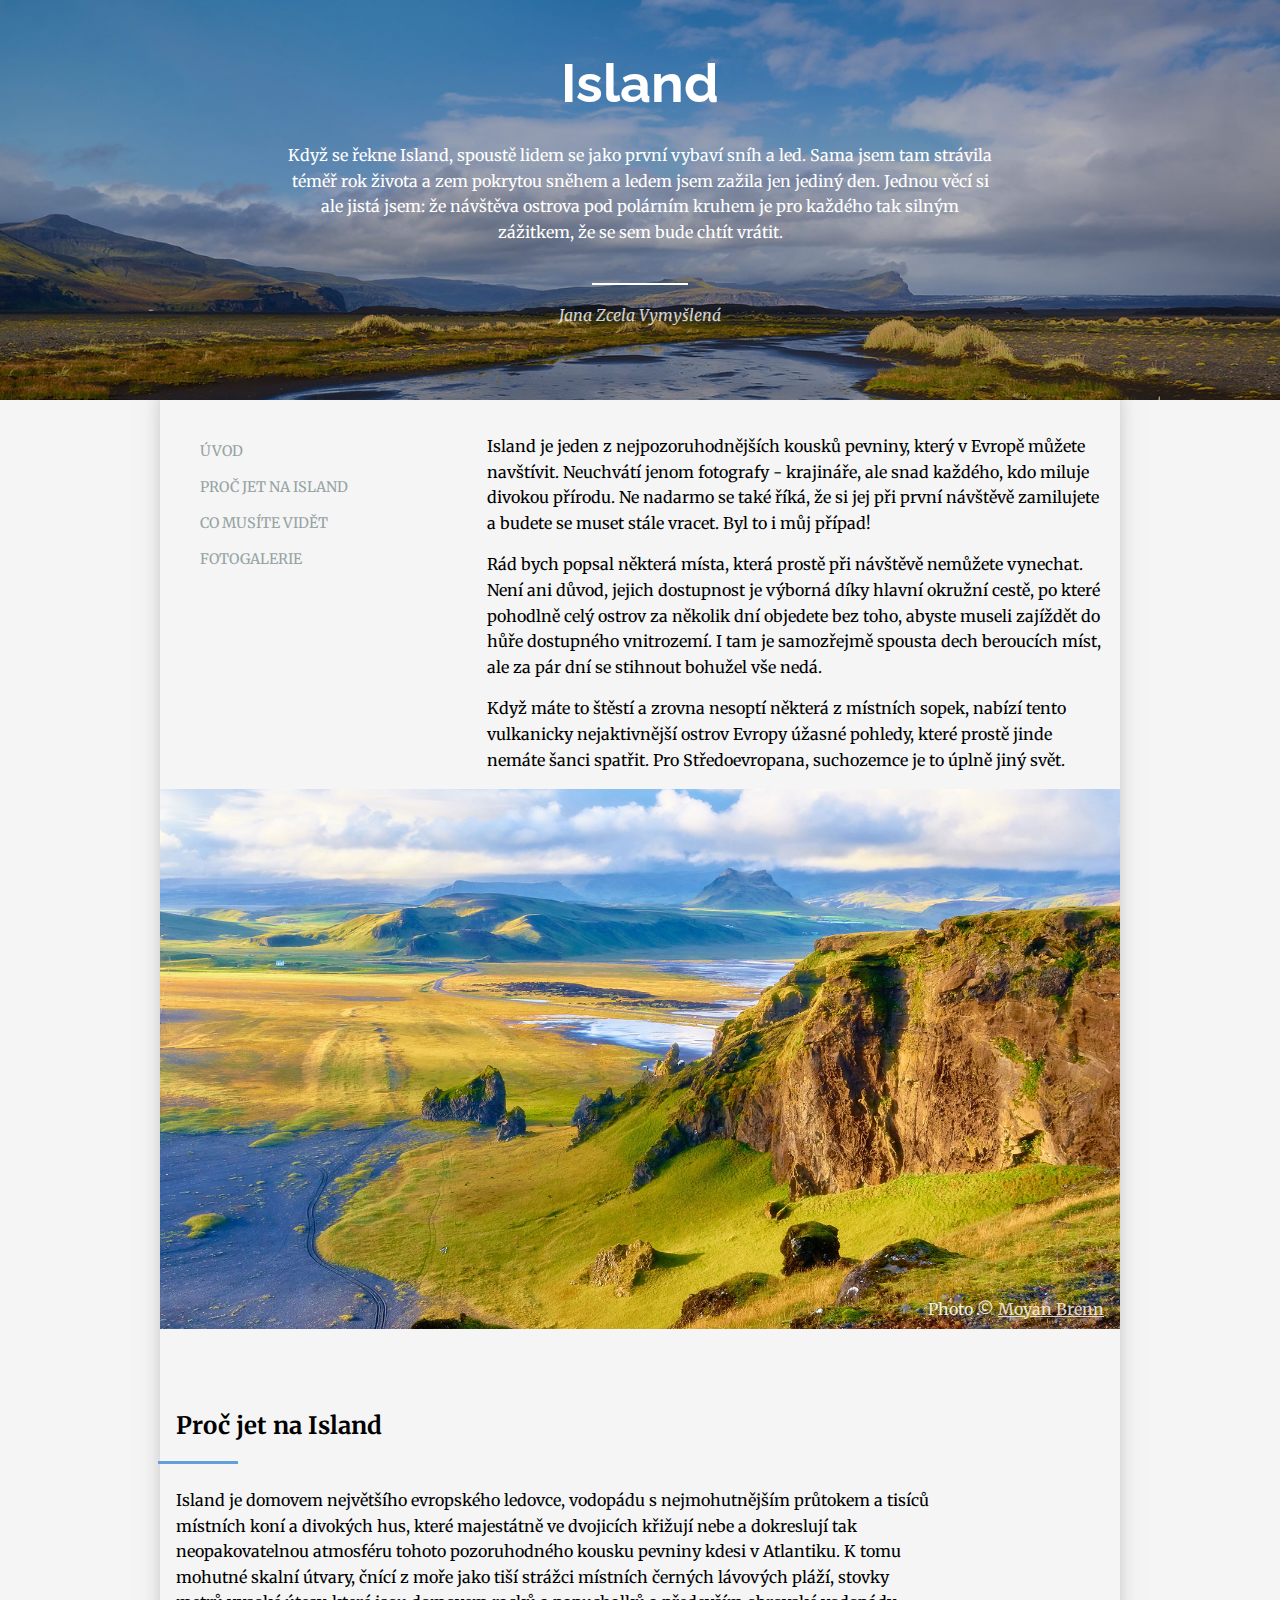
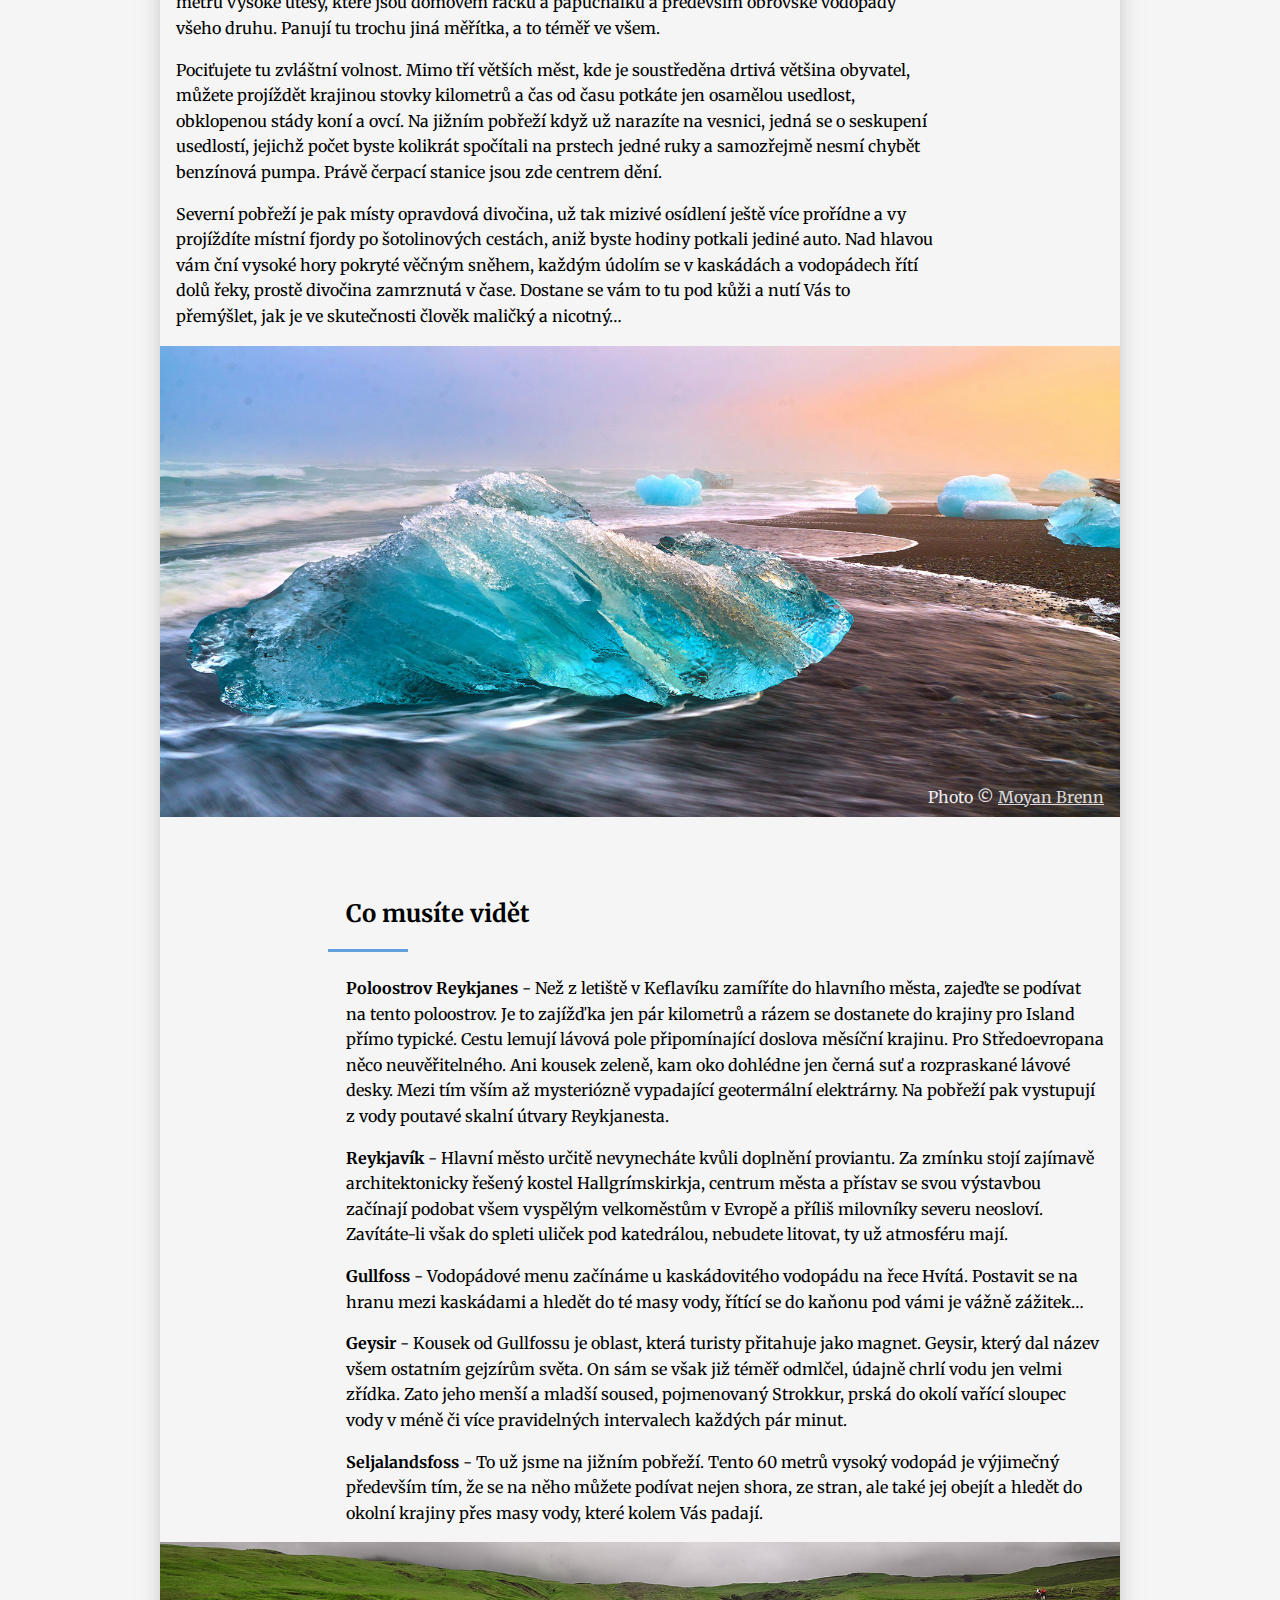
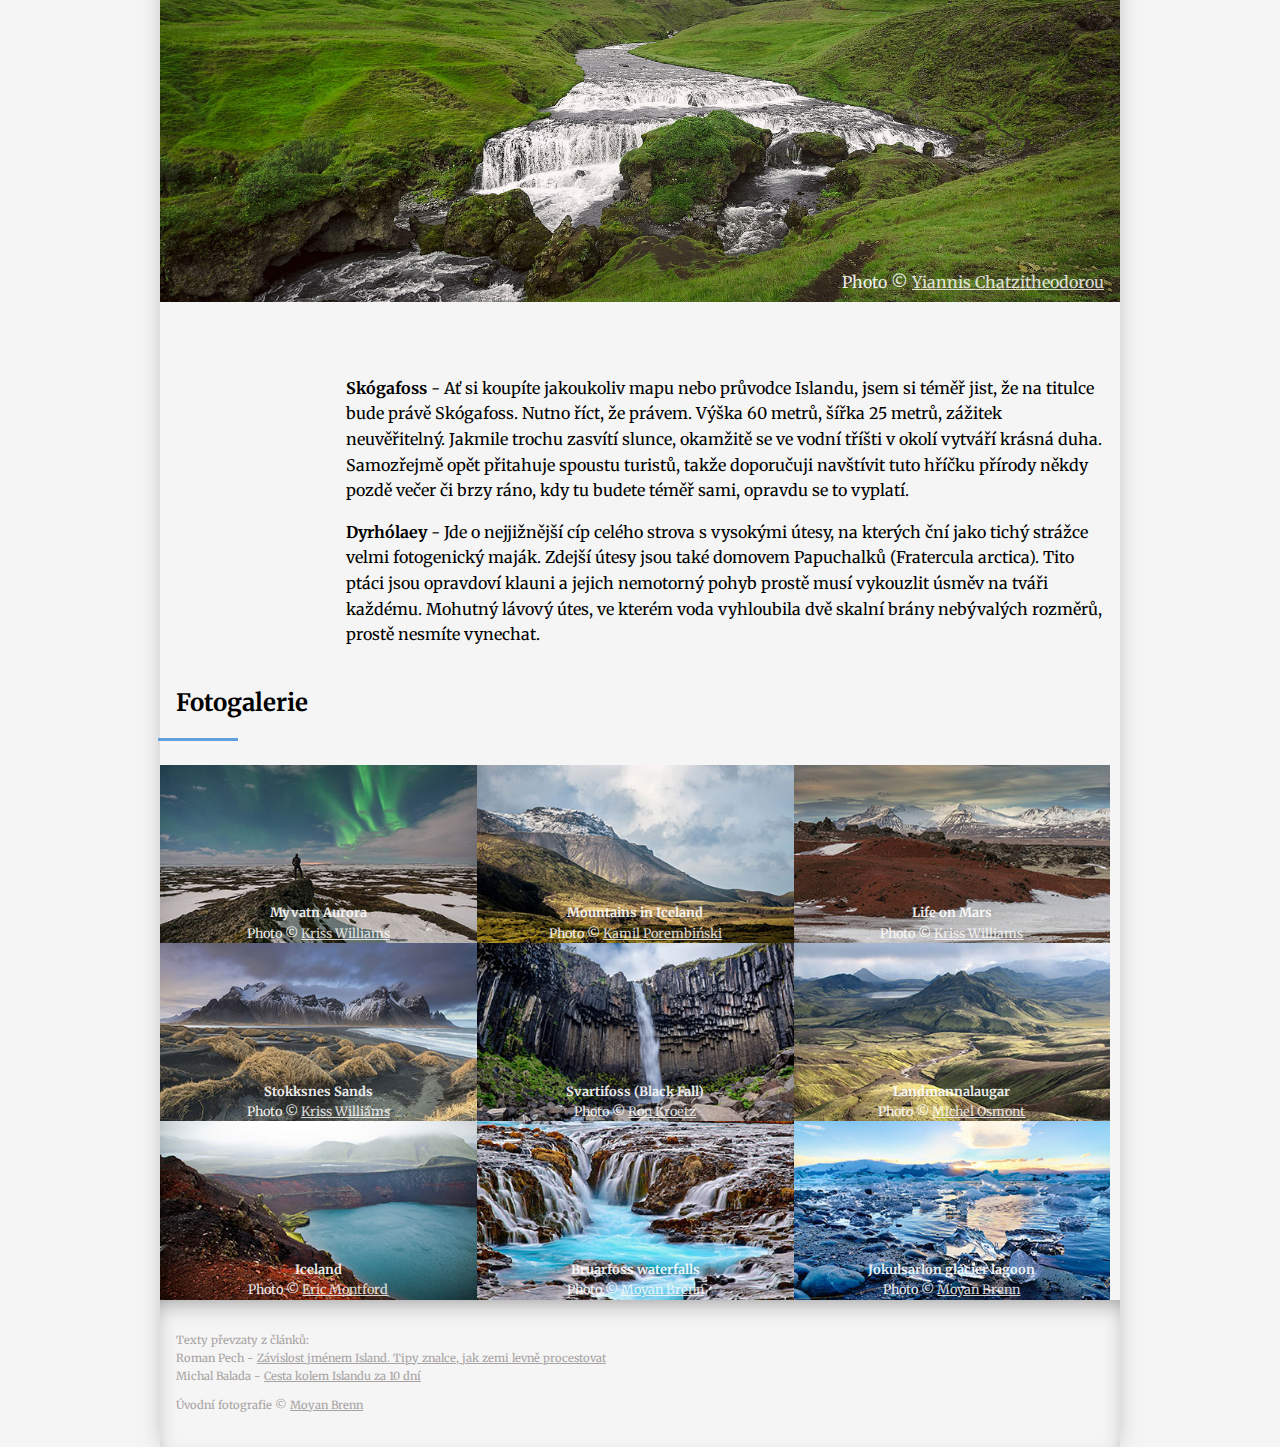
==== úkol k odevzdání/index.html @ 6319be0e "HOTOVO" ====
<!DOCTYPE html>
<html lang="cs">

<head>
    <meta charset="utf-8">
    <meta name="viewport" content="width=device-width, initial-scale=1">
    <title>Cestování po Islandu</title>
    <link href="https://fonts.googleapis.com/css?family=Merriweather:400,400i|Raleway:400,700" rel="stylesheet">
    <link rel="stylesheet" href="style.css">
</head>

<body>


    <!-- hlavička -->

    <header>
        <h1 class="titulek">Island</h1>

        <p class="perex">Když se řekne Island, spoustě lidem se jako první vybaví sníh a led. Sama jsem tam strávila téměř rok života a zem pokrytou sněhem a ledem jsem zažila jen jediný den. Jednou věcí si ale jistá jsem: že návštěva ostrova pod polárním kruhem je pro každého tak silným zážitkem, že se sem bude chtít vrátit.</p>

        <span class="cara"></span>

        <p class="autor">Jana Zcela Vymyšlená</p>

    </header>




    <main>
        <div class="sekce-zacatek">
            <!-- menu -->

            <ul class="menu">
                <li><a class="polozka-menu" href="#">Úvod</a></li>
                <li><a class="polozka-menu" href="#">Proč jet na Island</a></li>
                <li><a class="polozka-menu" href="#">Co musíte vidět</a></li>
                <li><a class="polozka-menu" href="#">Fotogalerie</a></li>
            </ul>



            <!-- sekce Úvod -->

            <div class="uvod">
                <p>Island je jeden z nejpozoruhodnějších kousků pevniny, který v Evropě můžete navštívit. Neuchvátí jenom fotografy - krajináře, ale snad každého, kdo miluje divokou přírodu. Ne nadarmo se také říká, že si jej při první návštěvě zamilujete a budete se muset stále vracet. Byl to i můj případ!</p>

                <p>Rád bych popsal některá místa, která prostě při návštěvě nemůžete vynechat. Není ani důvod, jejich dostupnost je výborná díky hlavní okružní cestě, po které pohodlně celý ostrov za několik dní objedete bez toho, abyste museli zajíždět do hůře dostupného vnitrozemí. I tam je samozřejmě spousta dech beroucích míst, ale za pár dní se stihnout bohužel vše nedá.</p>

                <p>Když máte to štěstí a zrovna nesoptí některá z místních sopek, nabízí tento vulkanicky nejaktivnější ostrov Evropy úžasné pohledy, které prostě jinde nemáte šanci spatřit. Pro Středoevropana, suchozemce je to úplně jiný svět.</p>
            </div>
        </div>
        <div class="fotovtextu">
            <img src="../../images/island1.jpg" alt="Island" width="100%">
            <p class="popisek-viditelny">
                Photo &copy; <a href="https://flic.kr/p/yFnyAT">Moyan Brenn</a>
            </p>
        </div>



        <!-- sekce Proč -->

        <div class="proc">
            <h2>Proč jet na Island</h2>

            <p>Island je domovem největšího evropského ledovce, vodopádu s nejmohutnějším průtokem a tisíců místních koní a divokých hus, které majestátně ve dvojicích křižují nebe a dokreslují tak neopakovatelnou atmosféru tohoto pozoruhodného kousku pevniny kdesi v Atlantiku. K tomu mohutné skalní útvary, čnící z moře jako tiší strážci místních černých lávových pláží, stovky metrů vysoké útesy, které jsou domovem racků a papuchalků a především obrovské vodopády všeho druhu. Panují tu trochu jiná měřítka, a to téměř ve všem.</p>

            <p>Pociťujete tu zvláštní volnost. Mimo tří větších měst, kde je soustředěna drtivá většina obyvatel, můžete projíždět krajinou stovky kilometrů a čas od času potkáte jen osamělou usedlost, obklopenou stády koní a ovcí. Na jižním pobřeží když už narazíte na vesnici, jedná se o seskupení usedlostí, jejichž počet byste kolikrát spočítali na prstech jedné ruky a samozřejmě nesmí chybět benzínová pumpa. Právě čerpací stanice jsou zde centrem dění.</p>

            <p>Severní pobřeží je pak místy opravdová divočina, už tak mizivé osídlení ještě více prořídne a vy projíždíte místní fjordy po šotolinových cestách, aniž byste hodiny potkali jediné auto. Nad hlavou vám ční vysoké hory pokryté věčným sněhem, každým údolím se v kaskádách a vodopádech řítí dolů řeky, prostě divočina zamrznutá v čase. Dostane se vám to tu pod kůži a nutí Vás to přemýšlet, jak je ve skutečnosti člověk maličký a nicotný&hellip;</p>
        </div>

        <div class="fotovtextu">
            <img src="../../images/island2.jpg" alt="Island" width="100%">
            <p class="popisek-viditelny">
                Photo &copy; <a href="https://flic.kr/p/yiAg2h">Moyan Brenn</a>
            </p>
        </div>



        <!-- sekce Co musíte vidět -->

        <div class="co-videt">
            <h2>Co musíte vidět</h2>

            <p><strong>Poloostrov Reykjanes</strong> - Než z letiště v Keflavíku zamíříte do hlavního města, zajeďte se podívat na tento poloostrov. Je to zajížďka jen pár kilometrů a rázem se dostanete do krajiny pro Island přímo typické. Cestu lemují lávová pole připomínající doslova měsíční krajinu. Pro Středoevropana něco neuvěřitelného. Ani kousek zeleně, kam oko dohlédne jen černá suť a rozpraskané lávové desky. Mezi tím vším až mysteriózně vypadající geotermální elektrárny. Na pobřeží pak vystupují z vody poutavé skalní útvary Reykjanesta.</p>

            <p><strong>Reykjavík</strong> - Hlavní město určitě nevynecháte kvůli doplnění proviantu. Za zmínku stojí zajímavě architektonicky řešený kostel Hallgrímskirkja, centrum města a přístav se svou výstavbou začínají podobat všem vyspělým velkoměstům v Evropě a příliš milovníky severu neosloví. Zavítáte-li však do spleti uliček pod katedrálou, nebudete litovat, ty už atmosféru mají.</p>

            <p><strong>Gullfoss</strong> - Vodopádové menu začínáme u kaskádovitého vodopádu na řece Hvítá. Postavit se na hranu mezi kaskádami a hledět do té masy vody, řítící se do kaňonu pod vámi je vážně zážitek&hellip;</p>

            <p><strong>Geysir</strong> - Kousek od Gullfossu je oblast, která turisty přitahuje jako magnet. Geysir, který dal název všem ostatním gejzírům světa. On sám se však již téměř odmlčel, údajně chrlí vodu jen velmi zřídka. Zato jeho menší a mladší soused, pojmenovaný Strokkur, prská do okolí vařící sloupec vody v méně či více pravidelných intervalech každých pár minut.</p>

            <p><strong>Seljalandsfoss</strong> - To už jsme na jižním pobřeží. Tento 60 metrů vysoký vodopád je výjimečný především tím, že se na něho můžete podívat nejen shora, ze stran, ale také jej obejít a hledět do okolní krajiny přes masy vody, které kolem Vás padají.</p>
        </div>

        <div class="fotovtextu">
            <img src="../../images/island3.jpg" alt="Island" width="100%">
            <p class="popisek-viditelny">
                Photo &copy; <a href="https://flic.kr/p/LfcKHP">Yiannis Chatzitheodorou</a>
            </p>
        </div>



        <!-- změna strany, aby to celé bylo hezčí :) -->

        <div class="zbytek">
            <p><strong>Skógafoss</strong> - Ať si koupíte jakoukoliv mapu nebo průvodce Islandu, jsem si téměř jist, že na titulce bude právě Skógafoss. Nutno říct, že právem. Výška 60 metrů, šířka 25 metrů, zážitek neuvěřitelný. Jakmile trochu zasvítí slunce, okamžitě se ve vodní tříšti v okolí vytváří krásná duha. Samozřejmě opět přitahuje spoustu turistů, takže doporučuji navštívit tuto hříčku přírody někdy pozdě večer či brzy ráno, kdy tu budete téměř sami, opravdu se to vyplatí.</p>

            <p><strong>Dyrhólaey</strong> - Jde o nejjižnější cíp celého strova s vysokými útesy, na kterých ční jako tichý strážce velmi fotogenický maják. Zdejší útesy jsou také domovem Papuchalků (Fratercula arctica). Tito ptáci jsou opravdoví klauni a jejich nemotorný pohyb prostě musí vykouzlit úsměv na tváři každému. Mohutný lávový útes, ve kterém voda vyhloubila dvě skalní brány nebývalých rozměrů, prostě nesmíte vynechat.</p>
        </div>

        <!-- sekce Fotogalerie -->

        <h2>Fotogalerie</h2>

        <section class="galerie">

            <figure class="foto-popis">
                <img class="fotografie" src="../../images/nahled1.jpg" alt="Myvatn Aurora" width="100%">
                <figcaption class="popisek">
                    Myvatn Aurora<br>
                    <span class="popisek-copy">Photo &copy; <a href="https://flic.kr/p/GN5utm">Kriss Williams</a></span>
                </figcaption>
            </figure>

            <figure class="foto-popis">
                <img class="fotografie" src="../../images/nahled2.jpg" alt="Mountains in Iceland" width="100%">
                <figcaption class="popisek">
                    Mountains in Iceland<br>
                    <span class="popisek-copy">Photo &copy; <a href="https://flic.kr/p/qCC5fd">Kamil Porembiński</a></span>
                </figcaption>
            </figure>

            <figure class="foto-popis">
                <img class="fotografie" src="../../images/nahled3.jpg" alt="Life on Mars" width="100%">
                <figcaption class="popisek">
                    Life on Mars<br>
                    <span class="popisek-copy">Photo &copy; <a href="https://flic.kr/p/DrxutX">Kriss Williams</a></span>
                </figcaption>
            </figure>

            <figure class="foto-popis">
                <img class="fotografie" src="../../images/nahled4.jpg" alt="Stokksnes Sands" width="100%">
                <figcaption class="popisek">
                    Stokksnes Sands<br>
                    <span class="popisek-copy">Photo &copy; <a href="https://flic.kr/p/vzopTG">Kriss Williams</a></span>
                </figcaption>
            </figure>

            <figure class="foto-popis">
                <img class="fotografie" src="../../images/nahled5.jpg" alt="Svartifoss (Black Fall)" width="100%">
                <figcaption class="popisek">
                    Svartifoss (Black Fall)<br>
                    <span class="popisek-copy">Photo &copy; <a href="https://flic.kr/p/v5Butv">Ron Kroetz</a></span>
                </figcaption>
            </figure>

            <figure class="foto-popis">
                <img class="fotografie" src="../../images/nahled6.jpg" alt="Landmannalaugar" width="100%">
                <figcaption class="popisek">
                    Landmannalaugar<br>
                    <span class="popisek-copy">Photo &copy; <a href="https://flic.kr/p/2SWHDd">Michel Osmont</a></span>
                </figcaption>
            </figure>

            <figure class="foto-popis">
                <img class="fotografie" src="../../images/nahled7.jpg" alt="Iceland" width="100%">
                <figcaption class="popisek">
                    Iceland<br>
                    <span class="popisek-copy">Photo &copy; <a href="https://flic.kr/p/aaqZLk">Eric Montford</a></span>
                </figcaption>
            </figure>

            <figure class="foto-popis">
                <img class="fotografie" src="../../images/nahled8.jpg" alt="Bruarfoss waterfalls" width="100%">
                <figcaption class="popisek">
                    Bruarfoss waterfalls<br>
                    <span class="popisek-copy">Photo &copy; <a href="https://flic.kr/p/nuUQM7">Moyan Brenn</a></span>
                </figcaption>
            </figure>

            <figure class="foto-popis">
                <img class="fotografie" src="../../images/nahled9.jpg" alt="Jokulsarlon glacier lagoon" width="100%">
                <figcaption class="popisek">
                    Jokulsarlon glacier lagoon<br>
                    <span class="popisek-copy">Photo &copy; <a href="https://flic.kr/p/getEgS">Moyan Brenn</a></span>
                </figcaption>
            </figure>

        </section><!-- konec .galerie -->



        <!-- patička -->

        <footer>
            <p>
                Texty převzaty z článků:<br>
                Roman Pech - <a href="http://cestovani.idnes.cz/island-a-roman-pech-0nh-/kolem-sveta.aspx?c=A140519_125122_kolem-sveta_tom">Závislost jménem Island. Tipy znalce, jak zemi levně procestovat</a><br>
                Michal Balada - <a href="http://www.pohora.cz/tipy-na-vylety/16352-cesta-kolem-islandu-za-10-dni/">Cesta kolem Islandu za 10 dní</a>
            </p>
            <p>
                Úvodní fotografie &copy; <a href="https://flic.kr/p/gett4S">Moyan Brenn</a>
            </p>
        </footer>
    </main>

</body>

</html>
---- úkol k odevzdání/style.css ----
/* nejsme vcerejsi, pouzivame moderni box model */
*, ::after, ::before { box-sizing: border-box; }

/*
 BARVY
 pozadi           #f5f5f5
 dekorace nadpisů #629edb
*/


body {
    margin: 0;
    padding: 0;
    background-color: #f5f5f5;
    font-family: 'Merriweather', serif;
    font-size: 16px;
    line-height: 1.6;
    min-width: 350px;
}

main {
    margin-left: 0;
}


/* HLAVICKA */

header {
    background-image: linear-gradient(rgba(0,0,0,0.3), rgba(0,0,0,0.3)), url(/images/island-hlavicka.jpg);
    background-color: rgb(70, 83, 201);
    background-size: cover;
    text-align: center;
    color: white;
    padding: 1.5rem;
    min-height: 250px;
}
.titulek {
    font-family: 'Raleway', serif;
    margin-top: 0;
    margin-bottom: 0.3rem;
    padding: 0rem 0;
    font-size: 3.4rem;
}

.autor {
    font-style: italic;
    opacity: 0.8;
}

.cara {
    border-bottom: 2px solid white;
    padding: 0 3rem;
}


/* MENU */

.polozka-menu {
    text-decoration: none;
    text-transform: uppercase;
    color: rgb(149, 163, 163);
}

.menu {
    list-style-type: none;
    display: flex;
    flex-direction: column;
    padding-left: 0;
    align-items: center;
}

ul li {
    padding: 0.4rem 0;
    font-size: 0.9rem;
    display: inline;
}


/* OBSAH */

.uvod p,
.proc p,
.co-videt p,
.zbytek p {
    padding: 0 1rem;
}

h2 {
    padding: 0 1rem;
    margin-bottom: 0rem;
    content: ;
}

h2::after {
    content: '';
    display: block;
    width: 5rem;
    border-top: 3px solid #62a0dd;
    margin: 1rem 0 1.5rem -1.1rem;
}

.popisek-viditelny {
    color: rgb(168, 163, 163);
    text-align: center;
}

/* FOTOGALERIE */

.foto-popis {
    margin: 1rem 0;
}

.popisek {
    text-align: center;
    color: rgb(168, 163, 163);
    font-weight: bold;
    font-size: 0.8rem;
}

a {
    color: rgb(168, 163, 163);
}

.popisek-copy {
    font-weight: normal;
}


/* PATICKA */
 footer {
    font-size: 0.7rem;
    color: rgb(168, 163, 163);
    padding: 1.3rem 1rem;
    box-shadow: inset 0px 10px 27px -12px rgba(0, 0, 0, .5);
 }

 @media screen and (min-width: 500px) {
    header {
        min-height: 400px;
    } 
    
     .menu {
         flex-direction: row;
         justify-content: space-around;
     }

     .menu li:hover {
        background-color: #54535e;
        color: white;
    }

    .menu li {
        align-self: stretch;
    }

    .fotovtextu {
        display: flex;
        flex-direction: column;
    }
    
    .popisek-viditelny {
        position: relative;
        bottom: 3rem;
        right: 1rem;
        color: white;
        opacity: 0.9;
        align-self: flex-end;
    }

    .popisek a,
    .popisek-viditelny a {
        color: white;
        opacity: 0.9;
    }

    .galerie {
        display: flex;
        flex-wrap: wrap;
       }

       .foto-popis {
        flex-basis: 50%;
        margin: 0;
        position: relative;
        display: flex;
        justify-content: center;
        align-items: flex-end;
        overflow: hidden;
    }

    .fotografie {
        transition: all 0.5s ease-in-out;
    }
       .popisek {
        position: absolute;
        color: white;
        opacity: 0.9;
    }

    .foto-popis:hover > img{
            transform: scale(1.2);
        }
    }

 @media screen and (min-width: 1000px) {
    header {
         padding: 2.5rem 18rem;
         position: relative;
            }
    
    main {
        display: flex;
        flex-direction: column;
        padding-top: 50px;
        box-shadow: 0px 10px 27px -12px rgba(0, 0, 0, .5);
        max-width: 960px;
        margin: auto;
        margin-top: -2rem;
        }

    .sekce-zacatek {
        display: flex;
        }
    
    .menu {
        flex-direction: column;
        width: 40%;
        justify-content: start;
        align-items: start;
        }
    
    .polozka-menu {
        padding-left: 40px;
        }
    
    .uvod {
        width: 800px;
        }

    .proc {
        padding-right: 170px;
        }

    .co-videt,
    .zbytek {
        padding-left: 170px;
    }

    .foto-popis {
        flex-basis: 33%;
        }
    }
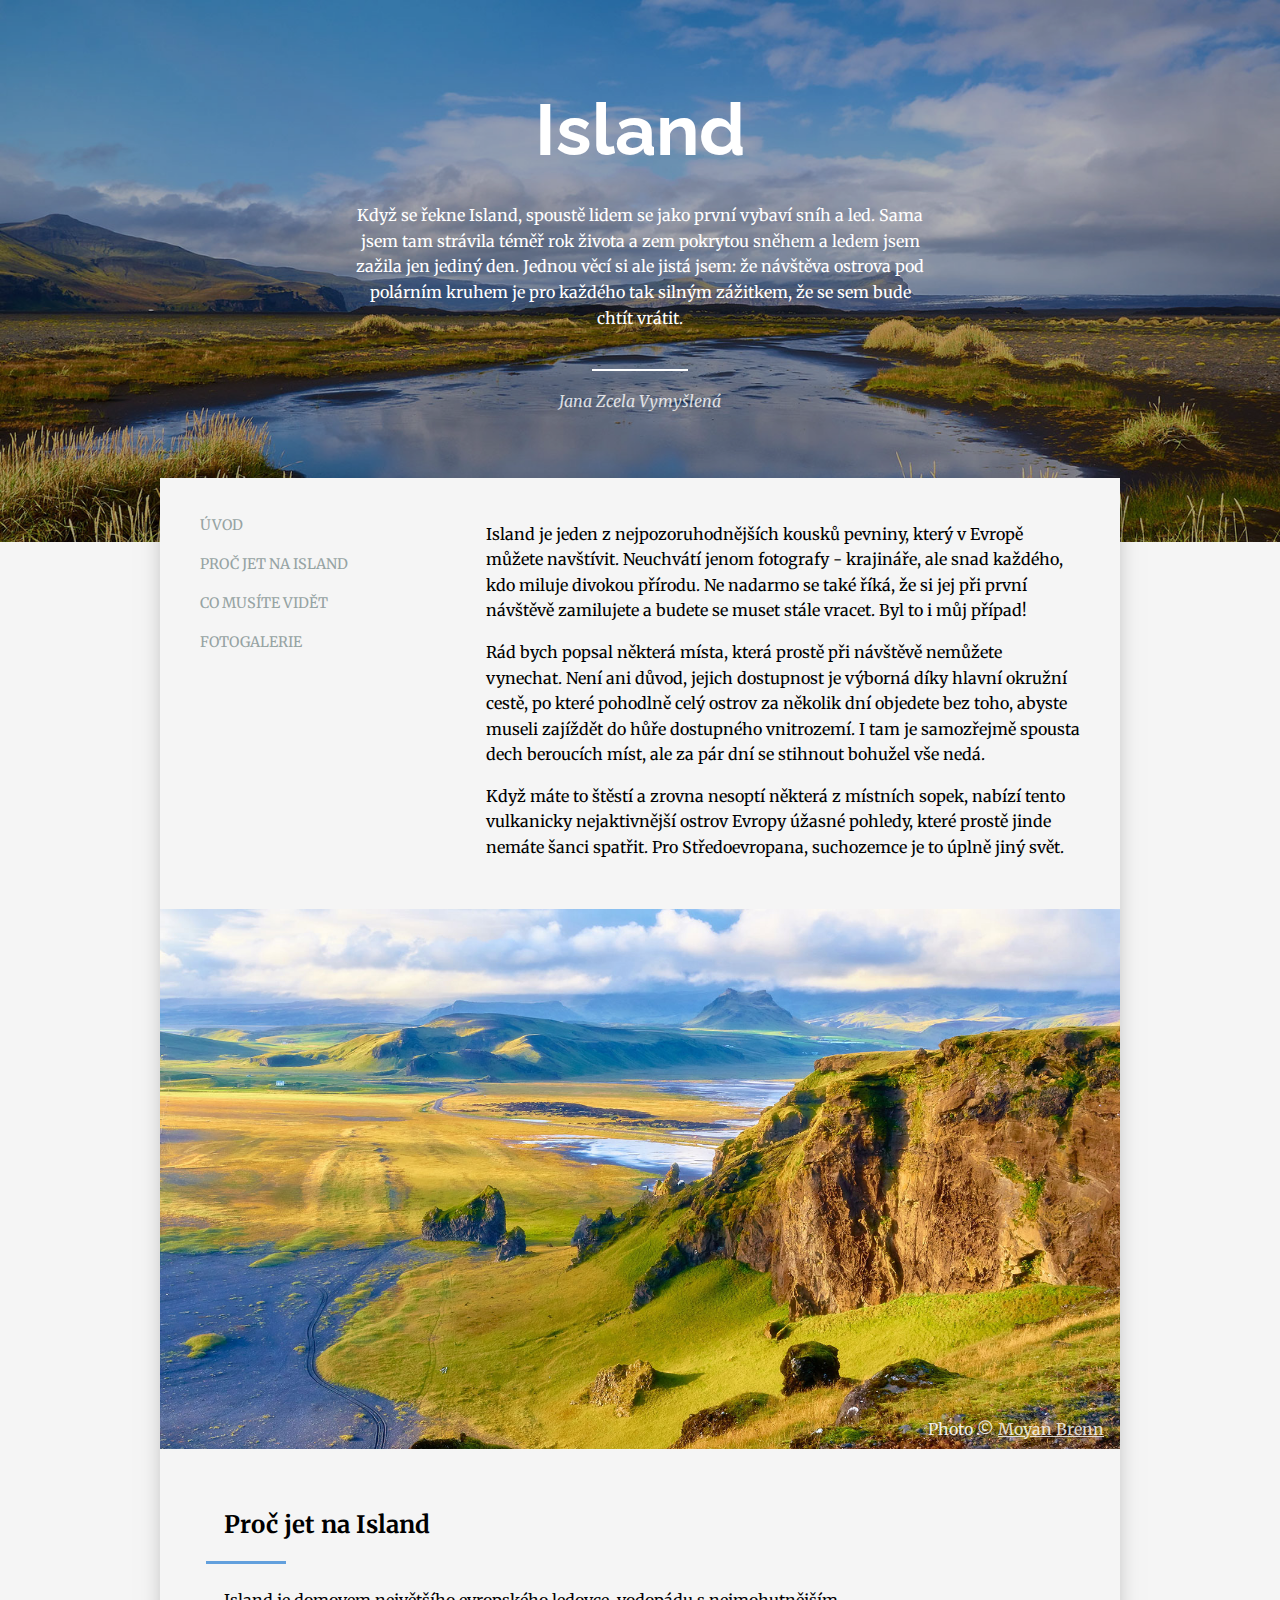
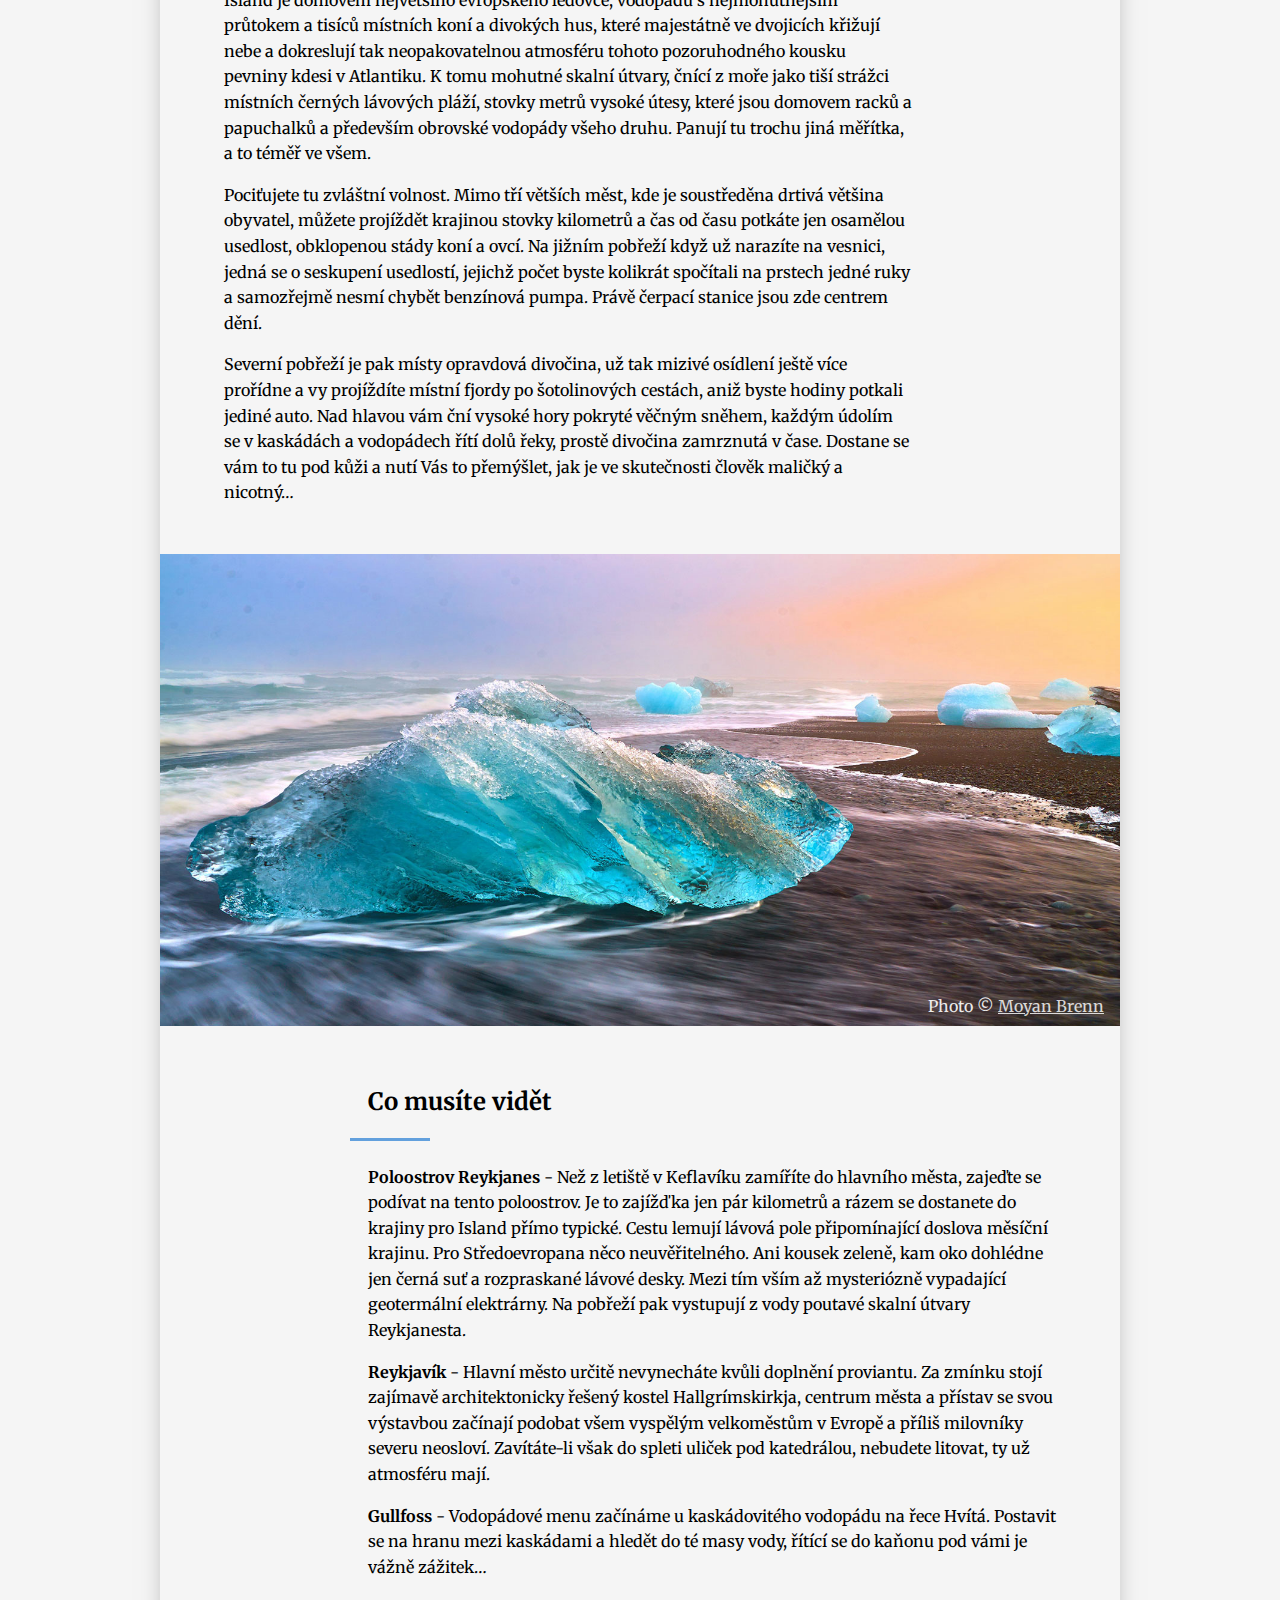
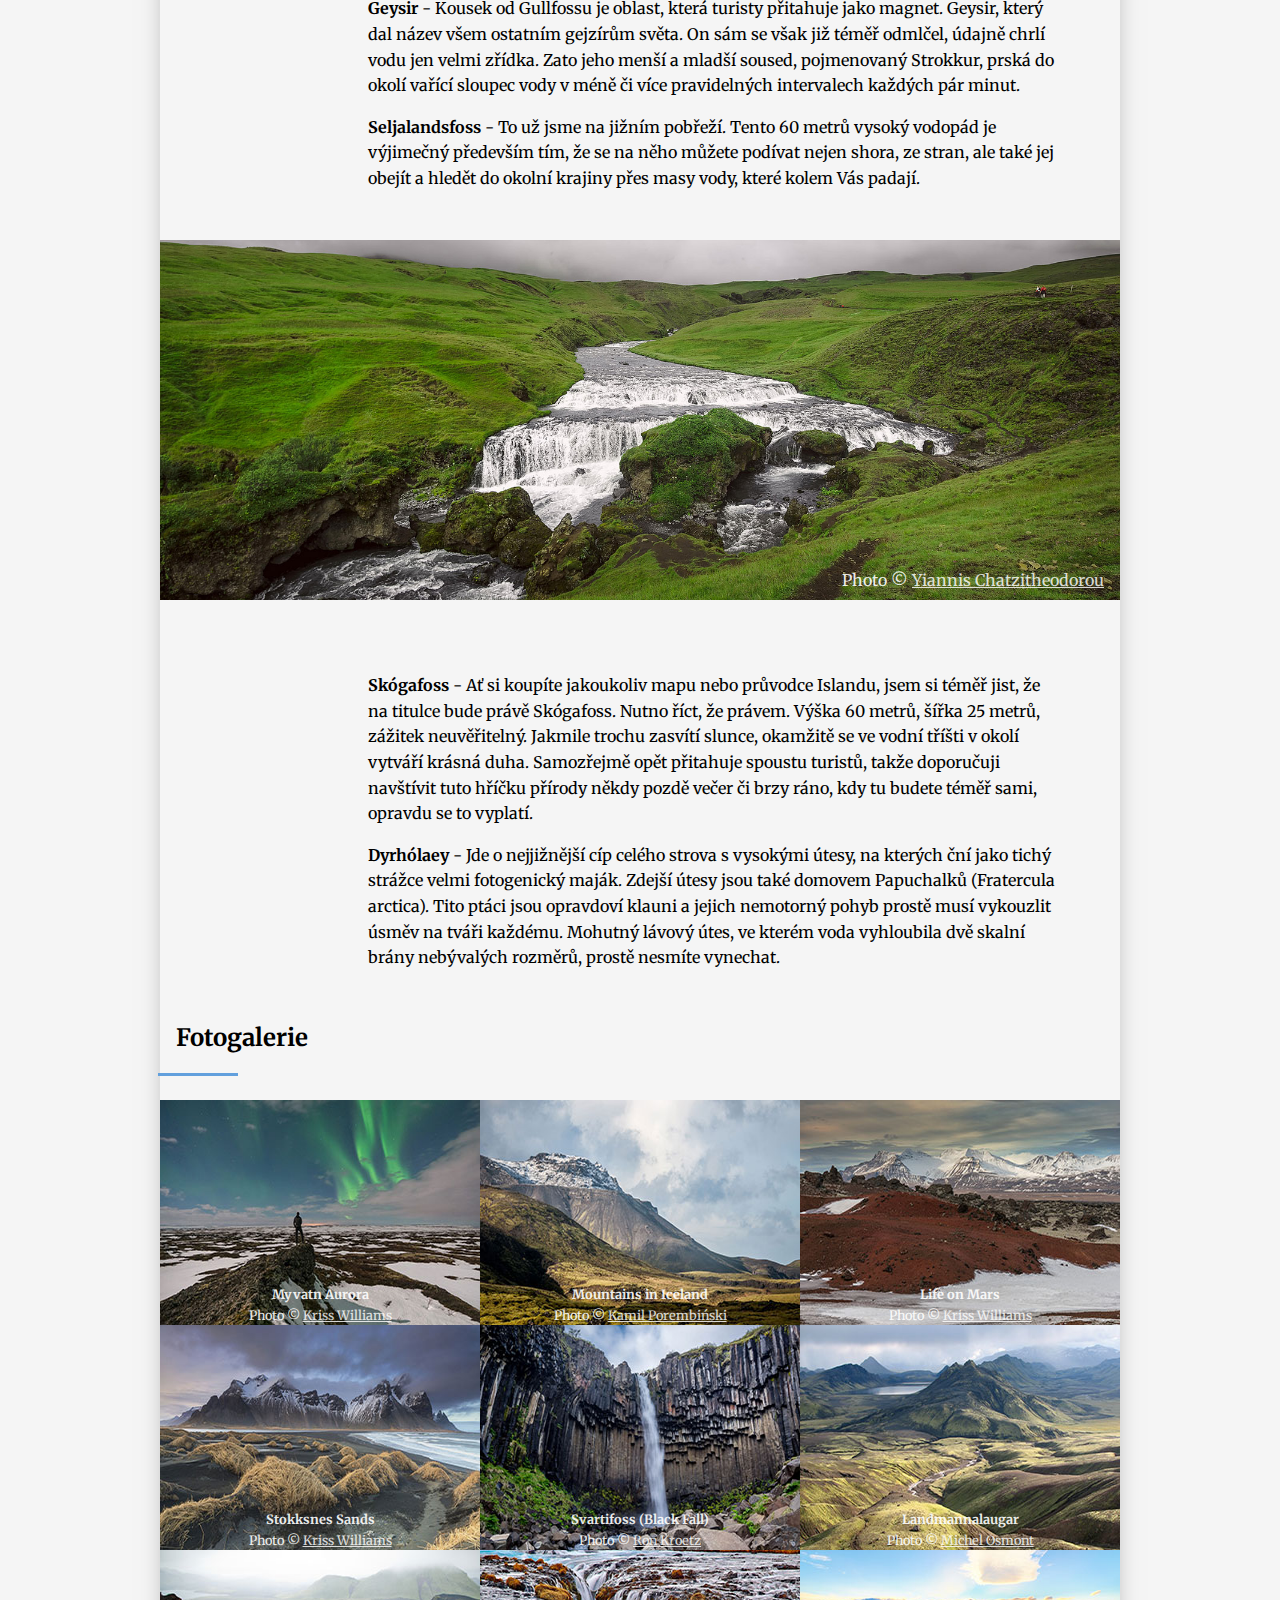
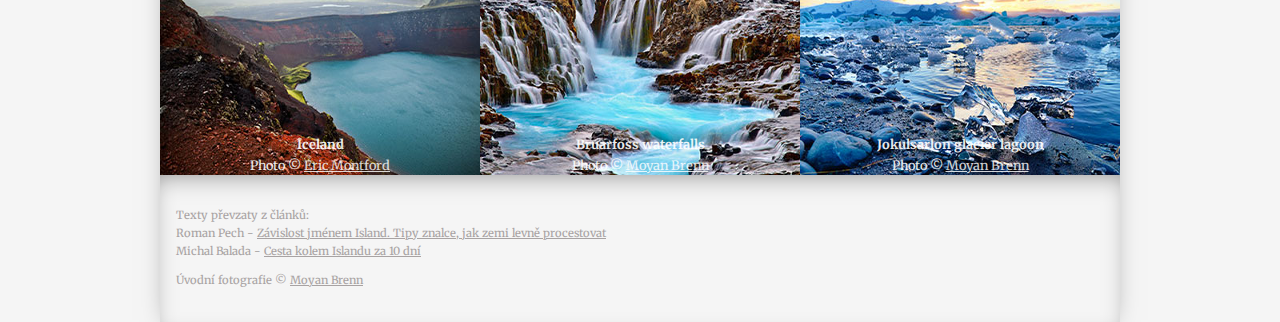
==== commit 36c216ab: "opravený úkol" ====
--- a/úkol k odevzdání/index.html
+++ b/úkol k odevzdání/index.html
@@ -32,37 +32,37 @@
         <div class="sekce-zacatek">
             <!-- menu -->
 
-            <ul class="menu">
-                <li><a class="polozka-menu" href="#">Úvod</a></li>
-                <li><a class="polozka-menu" href="#">Proč jet na Island</a></li>
-                <li><a class="polozka-menu" href="#">Co musíte vidět</a></li>
-                <li><a class="polozka-menu" href="#">Fotogalerie</a></li>
-            </ul>
+            <nav>
+                <li><a class="polozka-menu" href="#uvod">Úvod</a></li>
+                <li><a class="polozka-menu" href="#proc">Proč jet na Island</a></li>
+                <li><a class="polozka-menu" href="#co-videt">Co musíte vidět</a></li>
+                <li><a class="polozka-menu" href="#fotogalerie">Fotogalerie</a></li>
+            </nav>
 
 
 
             <!-- sekce Úvod -->
 
-            <div class="uvod">
+            <article class="uvod" id="uvod">
                 <p>Island je jeden z nejpozoruhodnějších kousků pevniny, který v Evropě můžete navštívit. Neuchvátí jenom fotografy - krajináře, ale snad každého, kdo miluje divokou přírodu. Ne nadarmo se také říká, že si jej při první návštěvě zamilujete a budete se muset stále vracet. Byl to i můj případ!</p>
 
                 <p>Rád bych popsal některá místa, která prostě při návštěvě nemůžete vynechat. Není ani důvod, jejich dostupnost je výborná díky hlavní okružní cestě, po které pohodlně celý ostrov za několik dní objedete bez toho, abyste museli zajíždět do hůře dostupného vnitrozemí. I tam je samozřejmě spousta dech beroucích míst, ale za pár dní se stihnout bohužel vše nedá.</p>
 
                 <p>Když máte to štěstí a zrovna nesoptí některá z místních sopek, nabízí tento vulkanicky nejaktivnější ostrov Evropy úžasné pohledy, které prostě jinde nemáte šanci spatřit. Pro Středoevropana, suchozemce je to úplně jiný svět.</p>
-            </div>
+            </article>
         </div>
-        <div class="fotovtextu">
-            <img src="../../images/island1.jpg" alt="Island" width="100%">
+        <figure class="fotovtextu">
+            <img class="obrazek" src="../images/island1.jpg" alt="Island" width="1600">
             <p class="popisek-viditelny">
                 Photo &copy; <a href="https://flic.kr/p/yFnyAT">Moyan Brenn</a>
             </p>
-        </div>
+        </figure>
 
 
 
         <!-- sekce Proč -->
 
-        <div class="proc">
+        <article class="proc" id="proc">
             <h2>Proč jet na Island</h2>
 
             <p>Island je domovem největšího evropského ledovce, vodopádu s nejmohutnějším průtokem a tisíců místních koní a divokých hus, které majestátně ve dvojicích křižují nebe a dokreslují tak neopakovatelnou atmosféru tohoto pozoruhodného kousku pevniny kdesi v Atlantiku. K tomu mohutné skalní útvary, čnící z moře jako tiší strážci místních černých lávových pláží, stovky metrů vysoké útesy, které jsou domovem racků a papuchalků a především obrovské vodopády všeho druhu. Panují tu trochu jiná měřítka, a to téměř ve všem.</p>
@@ -70,20 +70,20 @@
             <p>Pociťujete tu zvláštní volnost. Mimo tří větších měst, kde je soustředěna drtivá většina obyvatel, můžete projíždět krajinou stovky kilometrů a čas od času potkáte jen osamělou usedlost, obklopenou stády koní a ovcí. Na jižním pobřeží když už narazíte na vesnici, jedná se o seskupení usedlostí, jejichž počet byste kolikrát spočítali na prstech jedné ruky a samozřejmě nesmí chybět benzínová pumpa. Právě čerpací stanice jsou zde centrem dění.</p>
 
             <p>Severní pobřeží je pak místy opravdová divočina, už tak mizivé osídlení ještě více prořídne a vy projíždíte místní fjordy po šotolinových cestách, aniž byste hodiny potkali jediné auto. Nad hlavou vám ční vysoké hory pokryté věčným sněhem, každým údolím se v kaskádách a vodopádech řítí dolů řeky, prostě divočina zamrznutá v čase. Dostane se vám to tu pod kůži a nutí Vás to přemýšlet, jak je ve skutečnosti člověk maličký a nicotný&hellip;</p>
-        </div>
-
-        <div class="fotovtextu">
-            <img src="../../images/island2.jpg" alt="Island" width="100%">
+        </article>
+
+        <figure class="fotovtextu">
+            <img class="obrazek" src="../images/island2.jpg" alt="Island" width="1600">
             <p class="popisek-viditelny">
                 Photo &copy; <a href="https://flic.kr/p/yiAg2h">Moyan Brenn</a>
             </p>
-        </div>
+        </figure>
 
 
 
         <!-- sekce Co musíte vidět -->
 
-        <div class="co-videt">
+        <article class="co-videt" id="co-videt">
             <h2>Co musíte vidět</h2>
 
             <p><strong>Poloostrov Reykjanes</strong> - Než z letiště v Keflavíku zamíříte do hlavního města, zajeďte se podívat na tento poloostrov. Je to zajížďka jen pár kilometrů a rázem se dostanete do krajiny pro Island přímo typické. Cestu lemují lávová pole připomínající doslova měsíční krajinu. Pro Středoevropana něco neuvěřitelného. Ani kousek zeleně, kam oko dohlédne jen černá suť a rozpraskané lávové desky. Mezi tím vším až mysteriózně vypadající geotermální elektrárny. Na pobřeží pak vystupují z vody poutavé skalní útvary Reykjanesta.</p>
@@ -95,33 +95,33 @@
             <p><strong>Geysir</strong> - Kousek od Gullfossu je oblast, která turisty přitahuje jako magnet. Geysir, který dal název všem ostatním gejzírům světa. On sám se však již téměř odmlčel, údajně chrlí vodu jen velmi zřídka. Zato jeho menší a mladší soused, pojmenovaný Strokkur, prská do okolí vařící sloupec vody v méně či více pravidelných intervalech každých pár minut.</p>
 
             <p><strong>Seljalandsfoss</strong> - To už jsme na jižním pobřeží. Tento 60 metrů vysoký vodopád je výjimečný především tím, že se na něho můžete podívat nejen shora, ze stran, ale také jej obejít a hledět do okolní krajiny přes masy vody, které kolem Vás padají.</p>
-        </div>
-
-        <div class="fotovtextu">
-            <img src="../../images/island3.jpg" alt="Island" width="100%">
+        </article>
+
+        <figure class="fotovtextu">
+            <img class="obrazek" src="../images/island3.jpg" alt="Island" width="1600">
             <p class="popisek-viditelny">
                 Photo &copy; <a href="https://flic.kr/p/LfcKHP">Yiannis Chatzitheodorou</a>
             </p>
-        </div>
+        </figure>
 
 
 
         <!-- změna strany, aby to celé bylo hezčí :) -->
 
-        <div class="zbytek">
+        <article class="zbytek">
             <p><strong>Skógafoss</strong> - Ať si koupíte jakoukoliv mapu nebo průvodce Islandu, jsem si téměř jist, že na titulce bude právě Skógafoss. Nutno říct, že právem. Výška 60 metrů, šířka 25 metrů, zážitek neuvěřitelný. Jakmile trochu zasvítí slunce, okamžitě se ve vodní tříšti v okolí vytváří krásná duha. Samozřejmě opět přitahuje spoustu turistů, takže doporučuji navštívit tuto hříčku přírody někdy pozdě večer či brzy ráno, kdy tu budete téměř sami, opravdu se to vyplatí.</p>
 
             <p><strong>Dyrhólaey</strong> - Jde o nejjižnější cíp celého strova s vysokými útesy, na kterých ční jako tichý strážce velmi fotogenický maják. Zdejší útesy jsou také domovem Papuchalků (Fratercula arctica). Tito ptáci jsou opravdoví klauni a jejich nemotorný pohyb prostě musí vykouzlit úsměv na tváři každému. Mohutný lávový útes, ve kterém voda vyhloubila dvě skalní brány nebývalých rozměrů, prostě nesmíte vynechat.</p>
-        </div>
+        </article>
 
         <!-- sekce Fotogalerie -->
 
-        <h2>Fotogalerie</h2>
+        <h2 id="fotogalerie">Fotogalerie</h2>
 
         <section class="galerie">
 
             <figure class="foto-popis">
-                <img class="fotografie" src="../../images/nahled1.jpg" alt="Myvatn Aurora" width="100%">
+                <img class="fotografie" src="../images/nahled1.jpg" alt="Myvatn Aurora" width="400" height="225">
                 <figcaption class="popisek">
                     Myvatn Aurora<br>
                     <span class="popisek-copy">Photo &copy; <a href="https://flic.kr/p/GN5utm">Kriss Williams</a></span>
@@ -129,7 +129,7 @@
             </figure>
 
             <figure class="foto-popis">
-                <img class="fotografie" src="../../images/nahled2.jpg" alt="Mountains in Iceland" width="100%">
+                <img class="fotografie" src="../images/nahled2.jpg" alt="Mountains in Iceland" width="400" height="225">
                 <figcaption class="popisek">
                     Mountains in Iceland<br>
                     <span class="popisek-copy">Photo &copy; <a href="https://flic.kr/p/qCC5fd">Kamil Porembiński</a></span>
@@ -137,7 +137,7 @@
             </figure>
 
             <figure class="foto-popis">
-                <img class="fotografie" src="../../images/nahled3.jpg" alt="Life on Mars" width="100%">
+                <img class="fotografie" src="../images/nahled3.jpg" alt="Life on Mars" width="400" height="225">
                 <figcaption class="popisek">
                     Life on Mars<br>
                     <span class="popisek-copy">Photo &copy; <a href="https://flic.kr/p/DrxutX">Kriss Williams</a></span>
@@ -145,7 +145,7 @@
             </figure>
 
             <figure class="foto-popis">
-                <img class="fotografie" src="../../images/nahled4.jpg" alt="Stokksnes Sands" width="100%">
+                <img class="fotografie" src="../images/nahled4.jpg" alt="Stokksnes Sands" width="400" height="225">
                 <figcaption class="popisek">
                     Stokksnes Sands<br>
                     <span class="popisek-copy">Photo &copy; <a href="https://flic.kr/p/vzopTG">Kriss Williams</a></span>
@@ -153,7 +153,7 @@
             </figure>
 
             <figure class="foto-popis">
-                <img class="fotografie" src="../../images/nahled5.jpg" alt="Svartifoss (Black Fall)" width="100%">
+                <img class="fotografie" src="../images/nahled5.jpg" alt="Svartifoss (Black Fall)" width="400" height="225">
                 <figcaption class="popisek">
                     Svartifoss (Black Fall)<br>
                     <span class="popisek-copy">Photo &copy; <a href="https://flic.kr/p/v5Butv">Ron Kroetz</a></span>
@@ -161,7 +161,7 @@
             </figure>
 
             <figure class="foto-popis">
-                <img class="fotografie" src="../../images/nahled6.jpg" alt="Landmannalaugar" width="100%">
+                <img class="fotografie" src="../images/nahled6.jpg" alt="Landmannalaugar" width="400" height="225">
                 <figcaption class="popisek">
                     Landmannalaugar<br>
                     <span class="popisek-copy">Photo &copy; <a href="https://flic.kr/p/2SWHDd">Michel Osmont</a></span>
@@ -169,7 +169,7 @@
             </figure>
 
             <figure class="foto-popis">
-                <img class="fotografie" src="../../images/nahled7.jpg" alt="Iceland" width="100%">
+                <img class="fotografie" src="../images/nahled7.jpg" alt="Iceland" width="400" height="225">
                 <figcaption class="popisek">
                     Iceland<br>
                     <span class="popisek-copy">Photo &copy; <a href="https://flic.kr/p/aaqZLk">Eric Montford</a></span>
@@ -177,7 +177,7 @@
             </figure>
 
             <figure class="foto-popis">
-                <img class="fotografie" src="../../images/nahled8.jpg" alt="Bruarfoss waterfalls" width="100%">
+                <img class="fotografie" src="../images/nahled8.jpg" alt="Bruarfoss waterfalls" width="400" height="225">
                 <figcaption class="popisek">
                     Bruarfoss waterfalls<br>
                     <span class="popisek-copy">Photo &copy; <a href="https://flic.kr/p/nuUQM7">Moyan Brenn</a></span>
@@ -185,7 +185,7 @@
             </figure>
 
             <figure class="foto-popis">
-                <img class="fotografie" src="../../images/nahled9.jpg" alt="Jokulsarlon glacier lagoon" width="100%">
+                <img class="fotografie" src="../images/nahled9.jpg" alt="Jokulsarlon glacier lagoon" width="400" height="225">
                 <figcaption class="popisek">
                     Jokulsarlon glacier lagoon<br>
                     <span class="popisek-copy">Photo &copy; <a href="https://flic.kr/p/getEgS">Moyan Brenn</a></span>
--- a/úkol k odevzdání/style.css
+++ b/úkol k odevzdání/style.css
@@ -20,6 +20,7 @@
 
 main {
     margin-left: 0;
+    background-color: whitesmoke;
 }
 
 
@@ -52,7 +53,6 @@
     padding: 0 3rem;
 }
 
-
 /* MENU */
 
 .polozka-menu {
@@ -61,7 +61,7 @@
     color: rgb(149, 163, 163);
 }
 
-.menu {
+nav {
     list-style-type: none;
     display: flex;
     flex-direction: column;
@@ -69,7 +69,7 @@
     align-items: center;
 }
 
-ul li {
+nav li {
     padding: 0.4rem 0;
     font-size: 0.9rem;
     display: inline;
@@ -104,6 +104,14 @@
     text-align: center;
 }
 
+.obrazek {
+    width: 100%;
+}
+
+figure {
+    margin: auto 0;
+}
+
 /* FOTOGALERIE */
 
 .foto-popis {
@@ -123,6 +131,10 @@
 
 .popisek-copy {
     font-weight: normal;
+}
+
+.fotografie {
+    width: 100%;
 }
 
 
@@ -139,18 +151,33 @@
         min-height: 400px;
     } 
     
-     .menu {
+     nav {
          flex-direction: row;
          justify-content: space-around;
      }
 
-     .menu li:hover {
+     nav li {
+        flex-grow: 1;
+        display: flex;
+        justify-content: center;
+        padding: 2rem 1rem;
+        align-self: stretch;
+        
+    
+    }nav li:hover {
         background-color: #54535e;
         color: white;
     }
 
-    .menu li {
-        align-self: stretch;
+    .uvod,
+    .proc,
+    .co-videt,
+    .zbytek {
+        padding: 0 1.5rem;
+    }
+
+    h2 {
+        margin-top: 0;
     }
 
     .fotovtextu {
@@ -165,6 +192,7 @@
         color: white;
         opacity: 0.9;
         align-self: flex-end;
+        justify-content: stretch;
     }
 
     .popisek a,
@@ -204,49 +232,61 @@
 
  @media screen and (min-width: 1000px) {
     header {
-         padding: 2.5rem 18rem;
-         position: relative;
+         padding: 4.5rem 22rem 7rem 22rem;
             }
+
+    .titulek {
+        font-size: 4.5rem;
+    }
     
     main {
         display: flex;
         flex-direction: column;
-        padding-top: 50px;
+        padding-top: 1.7rem;
         box-shadow: 0px 10px 27px -12px rgba(0, 0, 0, .5);
         max-width: 960px;
         margin: auto;
-        margin-top: -2rem;
+        margin-top: -4rem;
+        position: relative;
+        z-index: 1;
         }
 
     .sekce-zacatek {
         display: flex;
         }
     
-    .menu {
+    nav {
         flex-direction: column;
         width: 40%;
         justify-content: start;
         align-items: start;
         }
-    
+    nav li {
+        flex-grow: 0;
+        justify-content: flex-start;
+        padding: 0.5rem 0;
+    }
+
     .polozka-menu {
         padding-left: 40px;
         }
     
     .uvod {
         width: 800px;
+        padding: 0 1.5rem 2rem 0;
         }
 
     .proc {
-        padding-right: 170px;
+        padding: 0 12rem 2rem 3rem;
         }
 
     .co-videt,
     .zbytek {
-        padding-left: 170px;
+        padding: 0 3rem 2rem 12rem;
     }
 
     .foto-popis {
         flex-basis: 33%;
+        flex-grow: 1;
         }
     }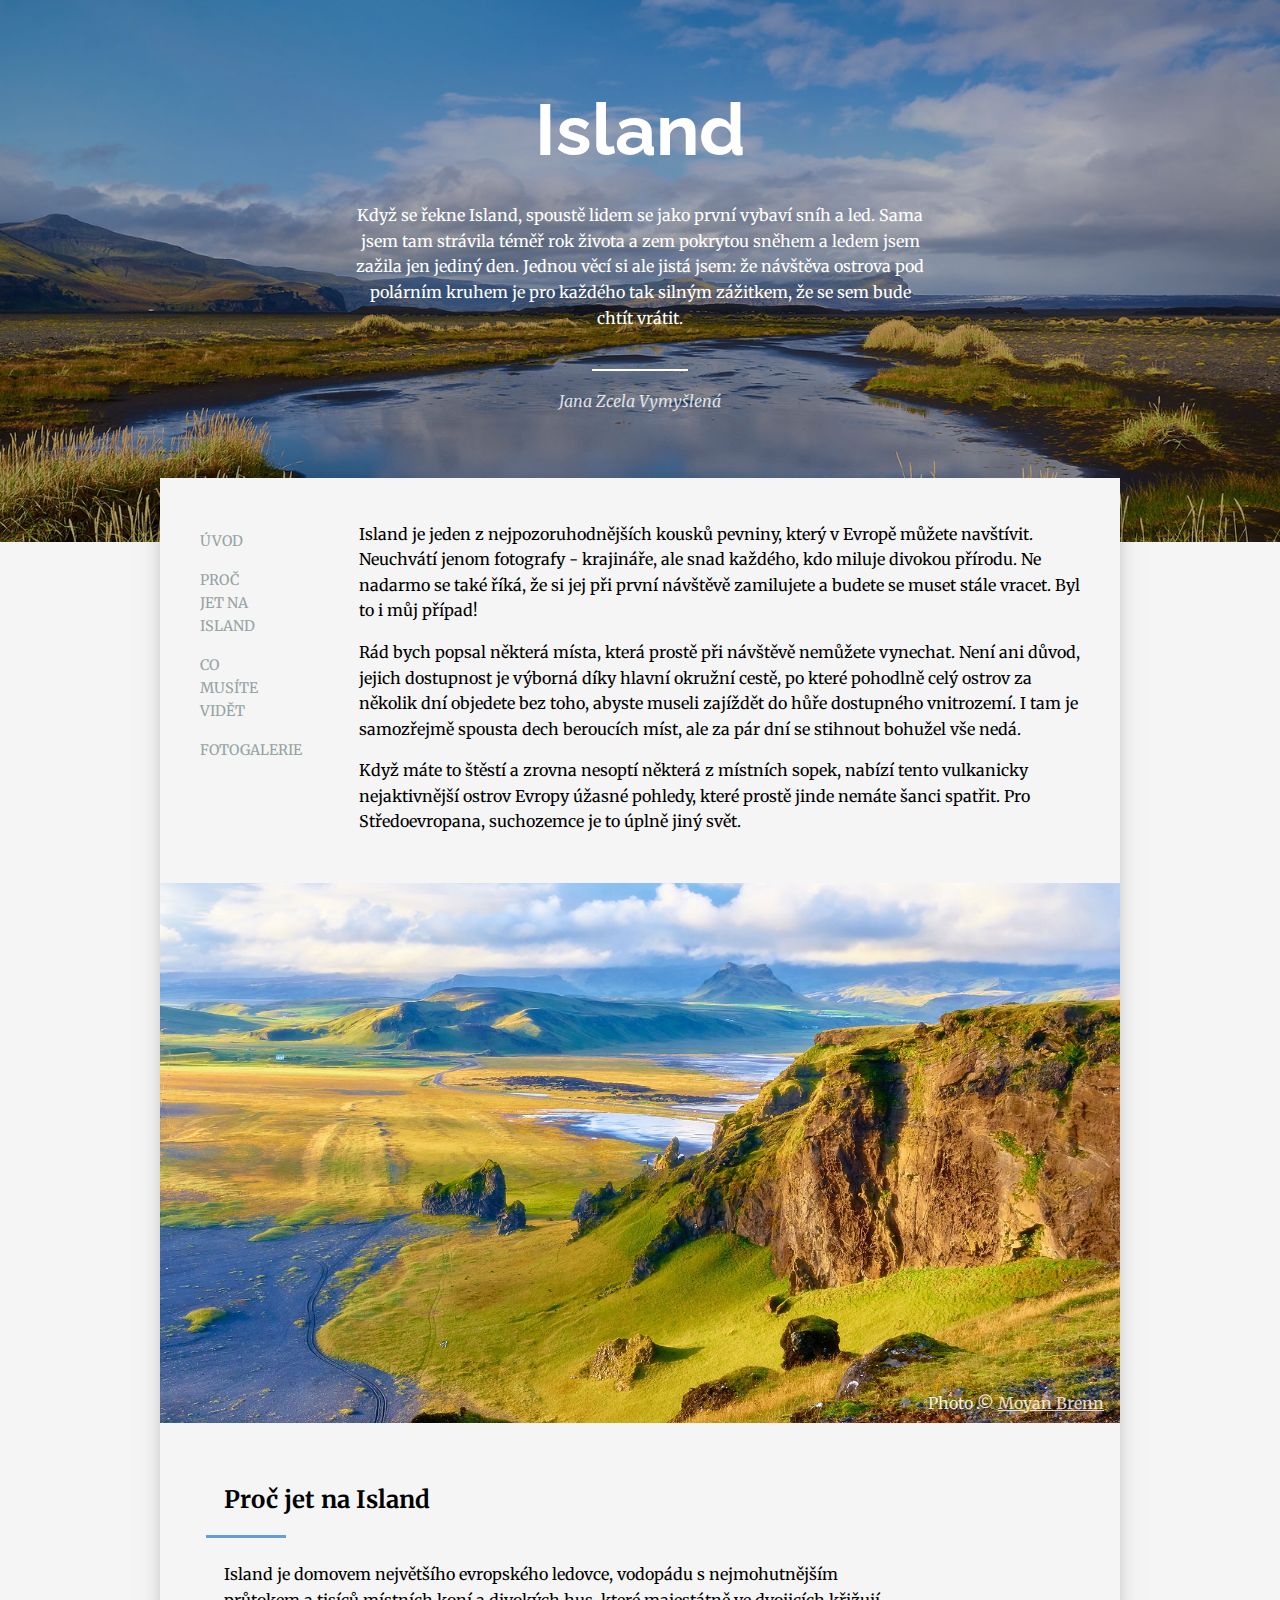
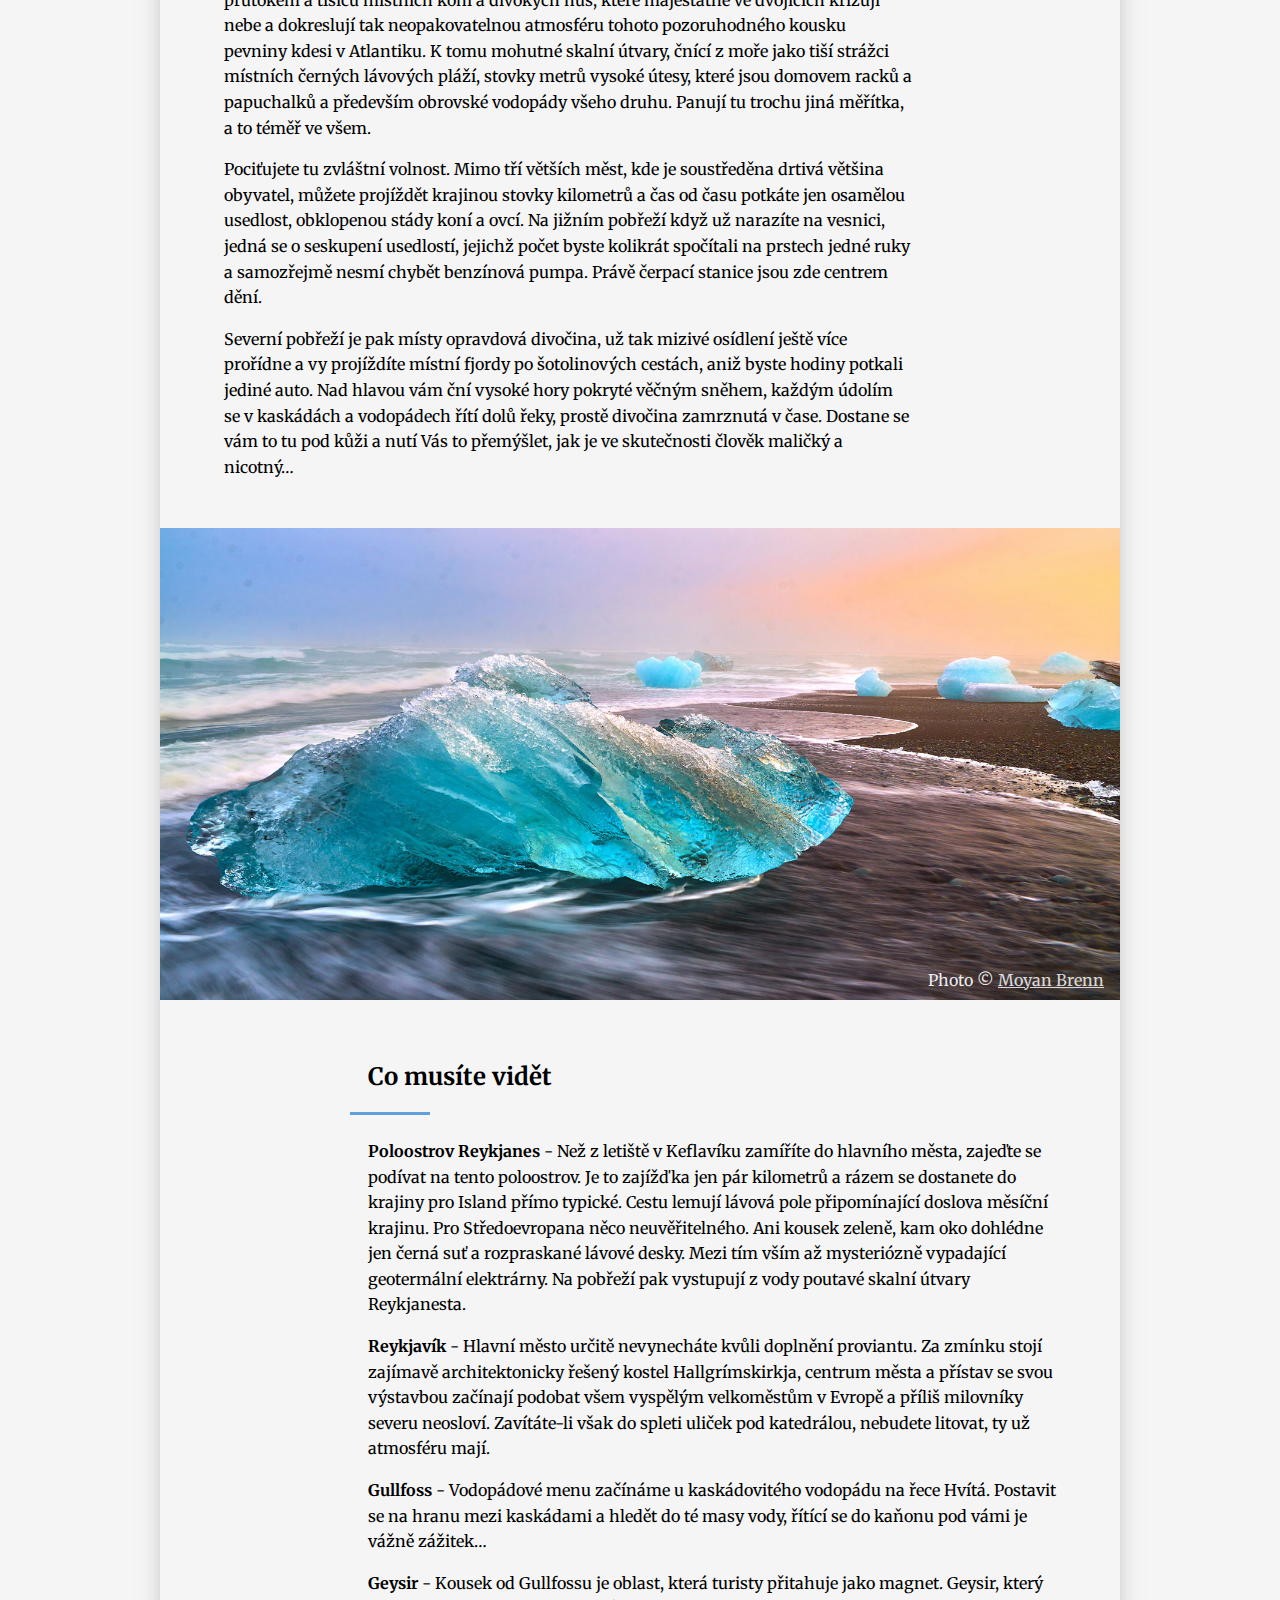
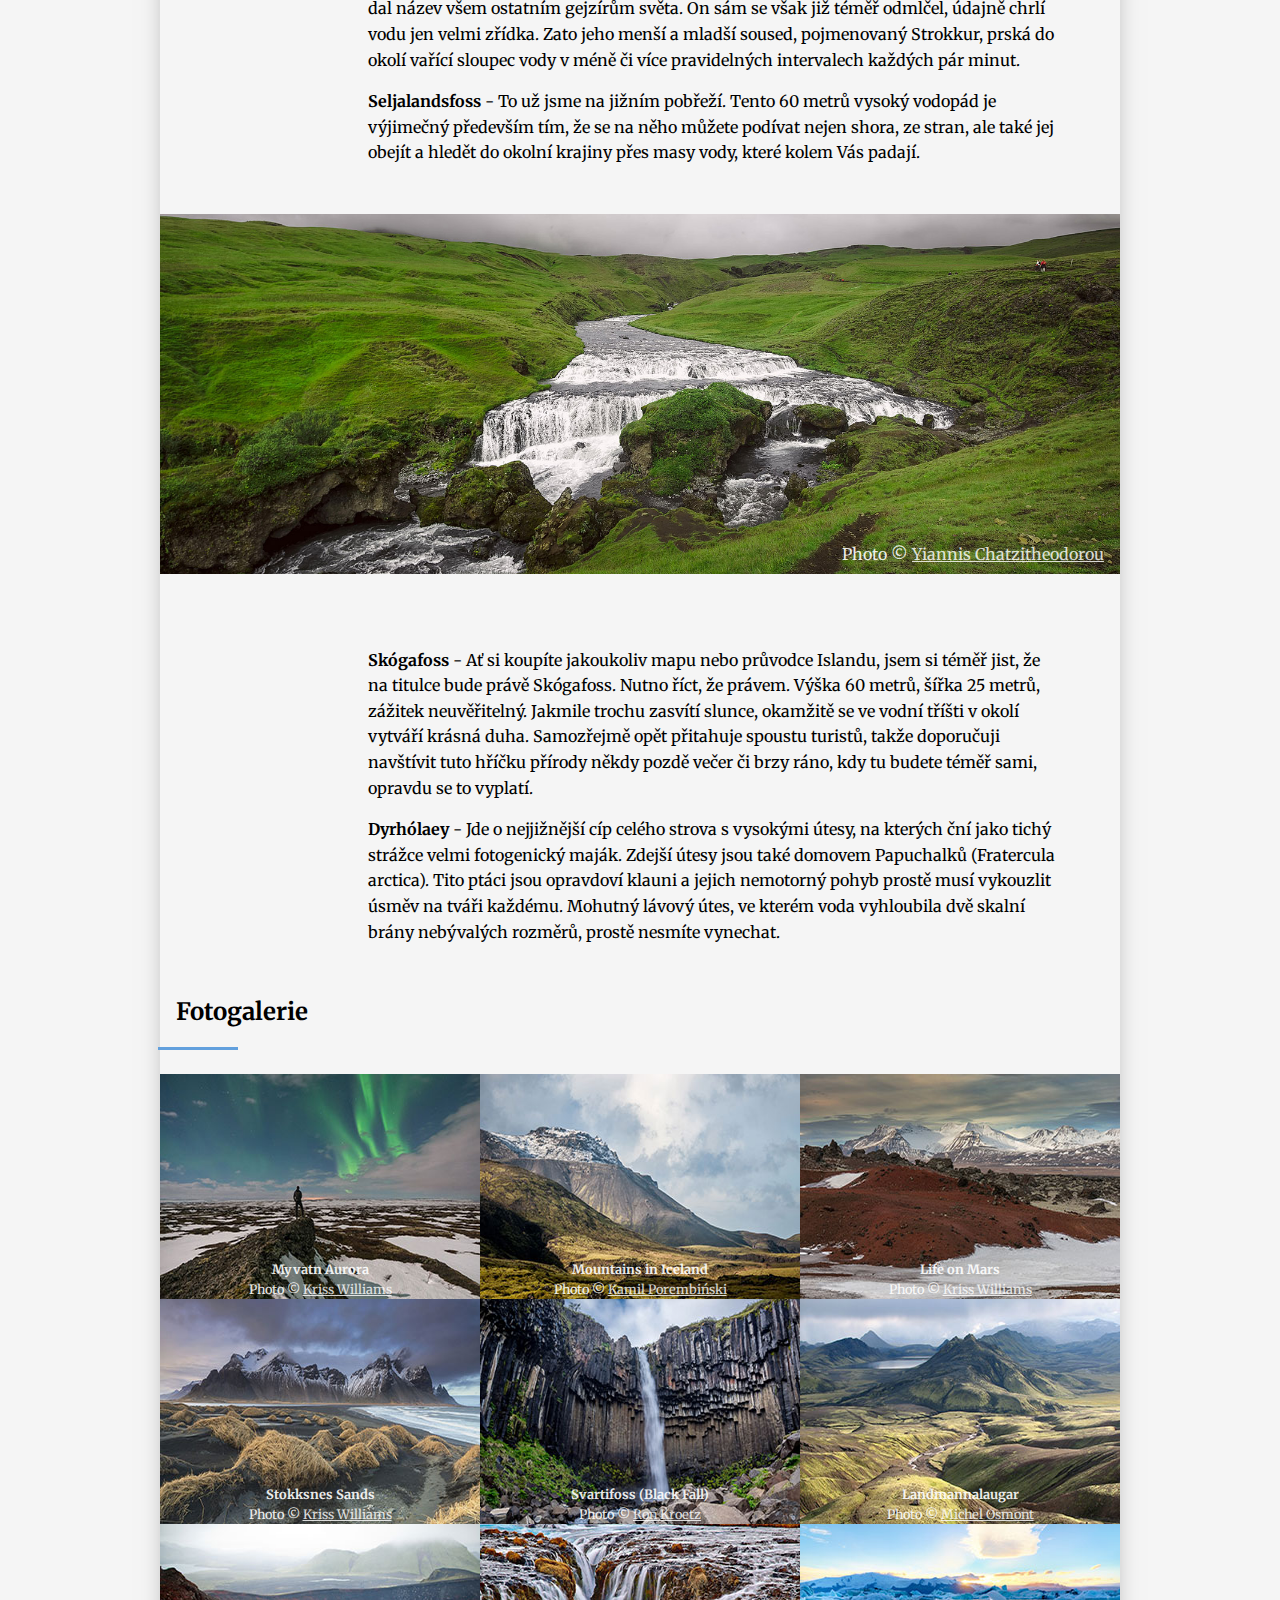
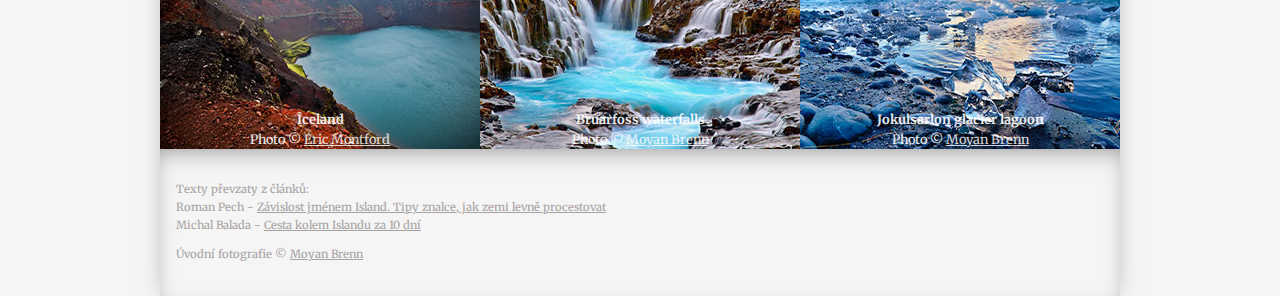
==== commit c95a7921: "nejnovější oprava" ====
--- a/úkol k odevzdání/index.html
+++ b/úkol k odevzdání/index.html
@@ -32,11 +32,13 @@
         <div class="sekce-zacatek">
             <!-- menu -->
 
-            <nav>
-                <li><a class="polozka-menu" href="#uvod">Úvod</a></li>
-                <li><a class="polozka-menu" href="#proc">Proč jet na Island</a></li>
-                <li><a class="polozka-menu" href="#co-videt">Co musíte vidět</a></li>
-                <li><a class="polozka-menu" href="#fotogalerie">Fotogalerie</a></li>
+            <nav class="nav">
+                <ul class="nav-list">
+                    <li class="nav-item"><a class="polozka-menu" href="#uvod">Úvod</a></li>
+                    <li class="nav-item"><a class="polozka-menu" href="#proc">Proč jet na Island</a></li>
+                    <li class="nav-item"><a class="polozka-menu" href="#co-videt">Co musíte vidět</a></li>
+                    <li class="nav-item"><a class="polozka-menu" href="#fotogalerie">Fotogalerie</a></li>
+                </ul>
             </nav>
 
 
@@ -52,7 +54,7 @@
             </article>
         </div>
         <figure class="fotovtextu">
-            <img class="obrazek" src="../images/island1.jpg" alt="Island" width="1600">
+            <img class="obrazek" src="../images/island1.jpg" alt="Island" width="1600" height="500">
             <p class="popisek-viditelny">
                 Photo &copy; <a href="https://flic.kr/p/yFnyAT">Moyan Brenn</a>
             </p>
@@ -73,7 +75,7 @@
         </article>
 
         <figure class="fotovtextu">
-            <img class="obrazek" src="../images/island2.jpg" alt="Island" width="1600">
+            <img class="obrazek" src="../images/island2.jpg" alt="Island" width="1600" height="500">
             <p class="popisek-viditelny">
                 Photo &copy; <a href="https://flic.kr/p/yiAg2h">Moyan Brenn</a>
             </p>
@@ -98,7 +100,7 @@
         </article>
 
         <figure class="fotovtextu">
-            <img class="obrazek" src="../images/island3.jpg" alt="Island" width="1600">
+            <img class="obrazek" src="../images/island3.jpg" alt="Island" width="1600" height="500">
             <p class="popisek-viditelny">
                 Photo &copy; <a href="https://flic.kr/p/LfcKHP">Yiannis Chatzitheodorou</a>
             </p>
--- a/úkol k odevzdání/style.css
+++ b/úkol k odevzdání/style.css
@@ -27,7 +27,7 @@
 /* HLAVICKA */
 
 header {
-    background-image: linear-gradient(rgba(0,0,0,0.3), rgba(0,0,0,0.3)), url(/images/island-hlavicka.jpg);
+    background-image: linear-gradient(rgba(0,0,0,0.3), rgba(0,0,0,0.3)), url(../images/island-hlavicka.jpg);
     background-color: rgb(70, 83, 201);
     background-size: cover;
     text-align: center;
@@ -61,7 +61,7 @@
     color: rgb(149, 163, 163);
 }
 
-nav {
+.nav-list {
     list-style-type: none;
     display: flex;
     flex-direction: column;
@@ -69,7 +69,7 @@
     align-items: center;
 }
 
-nav li {
+.nav-item {
     padding: 0.4rem 0;
     font-size: 0.9rem;
     display: inline;
@@ -106,6 +106,7 @@
 
 .obrazek {
     width: 100%;
+    height: auto;
 }
 
 figure {
@@ -151,20 +152,20 @@
         min-height: 400px;
     } 
     
-     nav {
+     .nav-list {
          flex-direction: row;
          justify-content: space-around;
-     }
-
-     nav li {
+        }
+
+     .nav-item {
         flex-grow: 1;
         display: flex;
         justify-content: center;
         padding: 2rem 1rem;
         align-self: stretch;
-        
-    
-    }nav li:hover {
+        }   
+    
+    nav li:hover {
         background-color: #54535e;
         color: white;
     }
@@ -255,14 +256,14 @@
         display: flex;
         }
     
-    nav {
+    .nav-list {
         flex-direction: column;
         width: 40%;
         justify-content: start;
         align-items: start;
         }
-    nav li {
-        flex-grow: 0;
+    .nav-item {
+        flex-grow: 1;
         justify-content: flex-start;
         padding: 0.5rem 0;
     }
